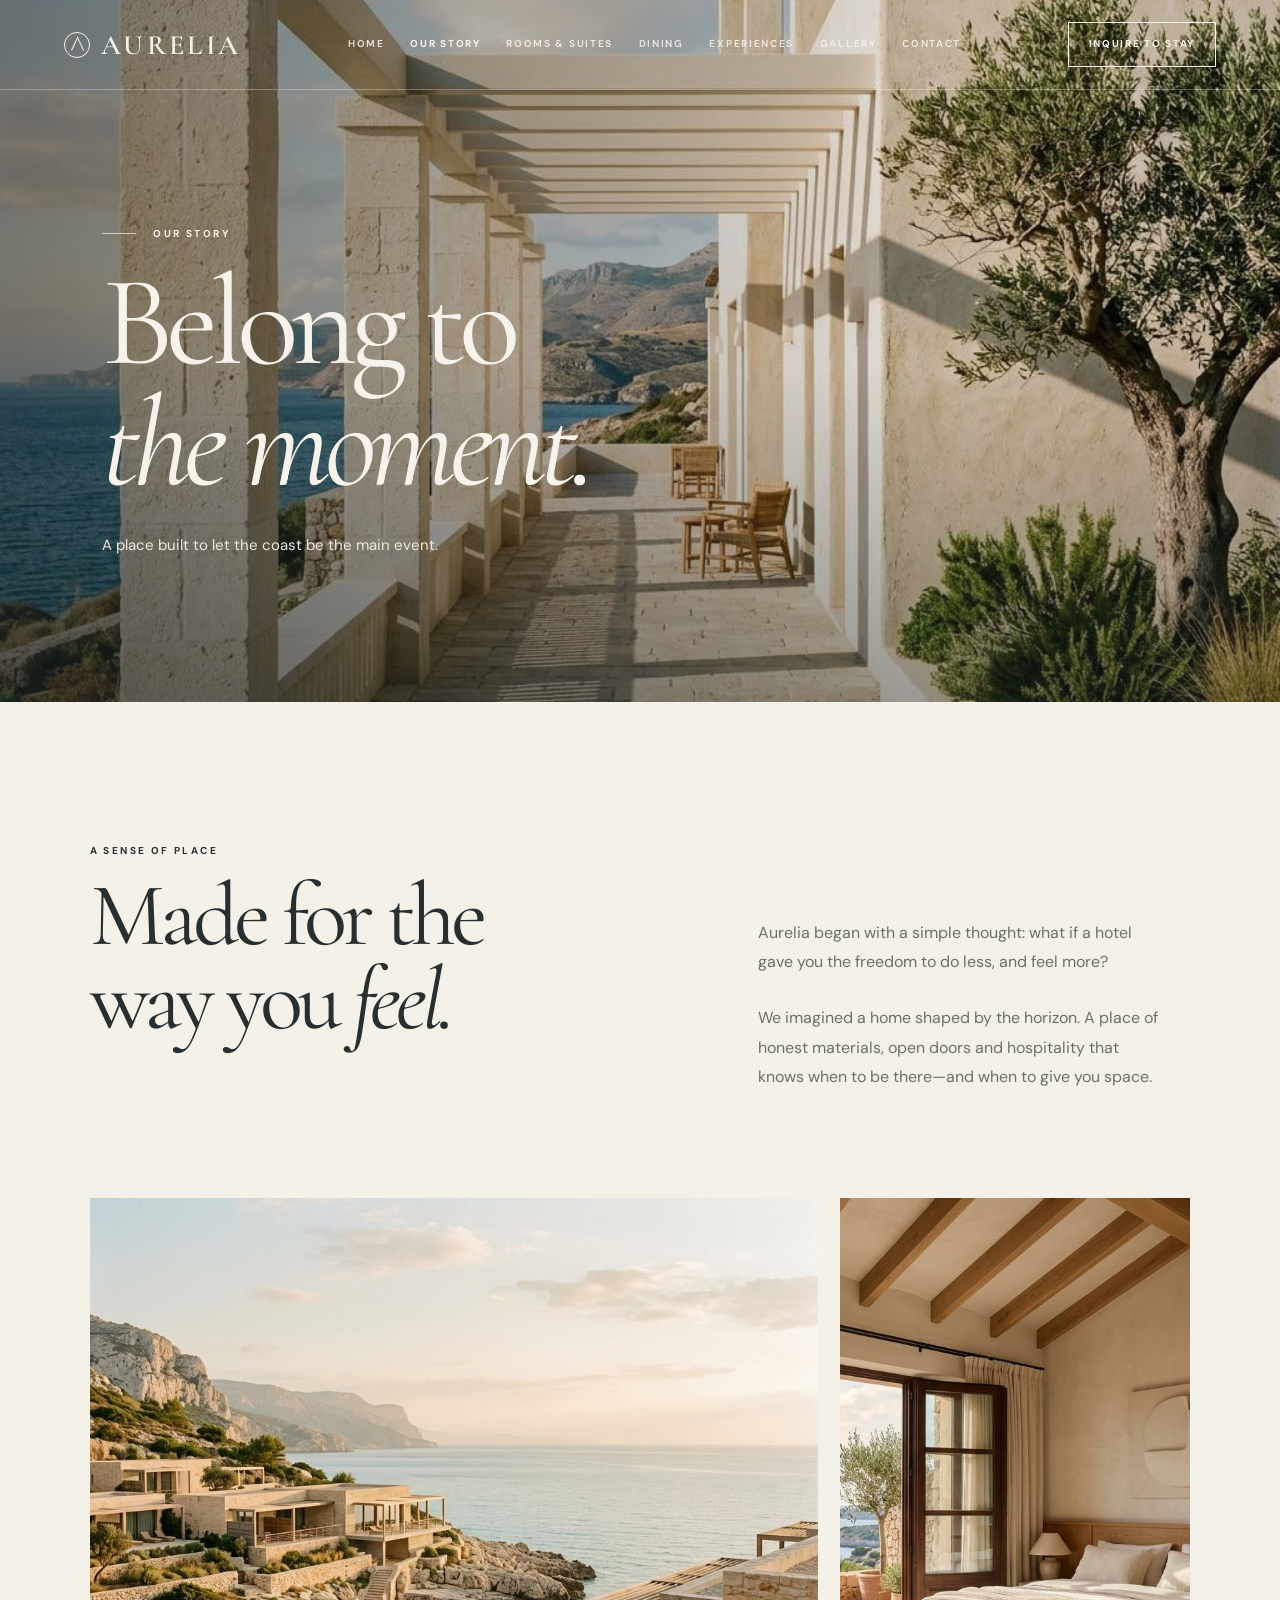
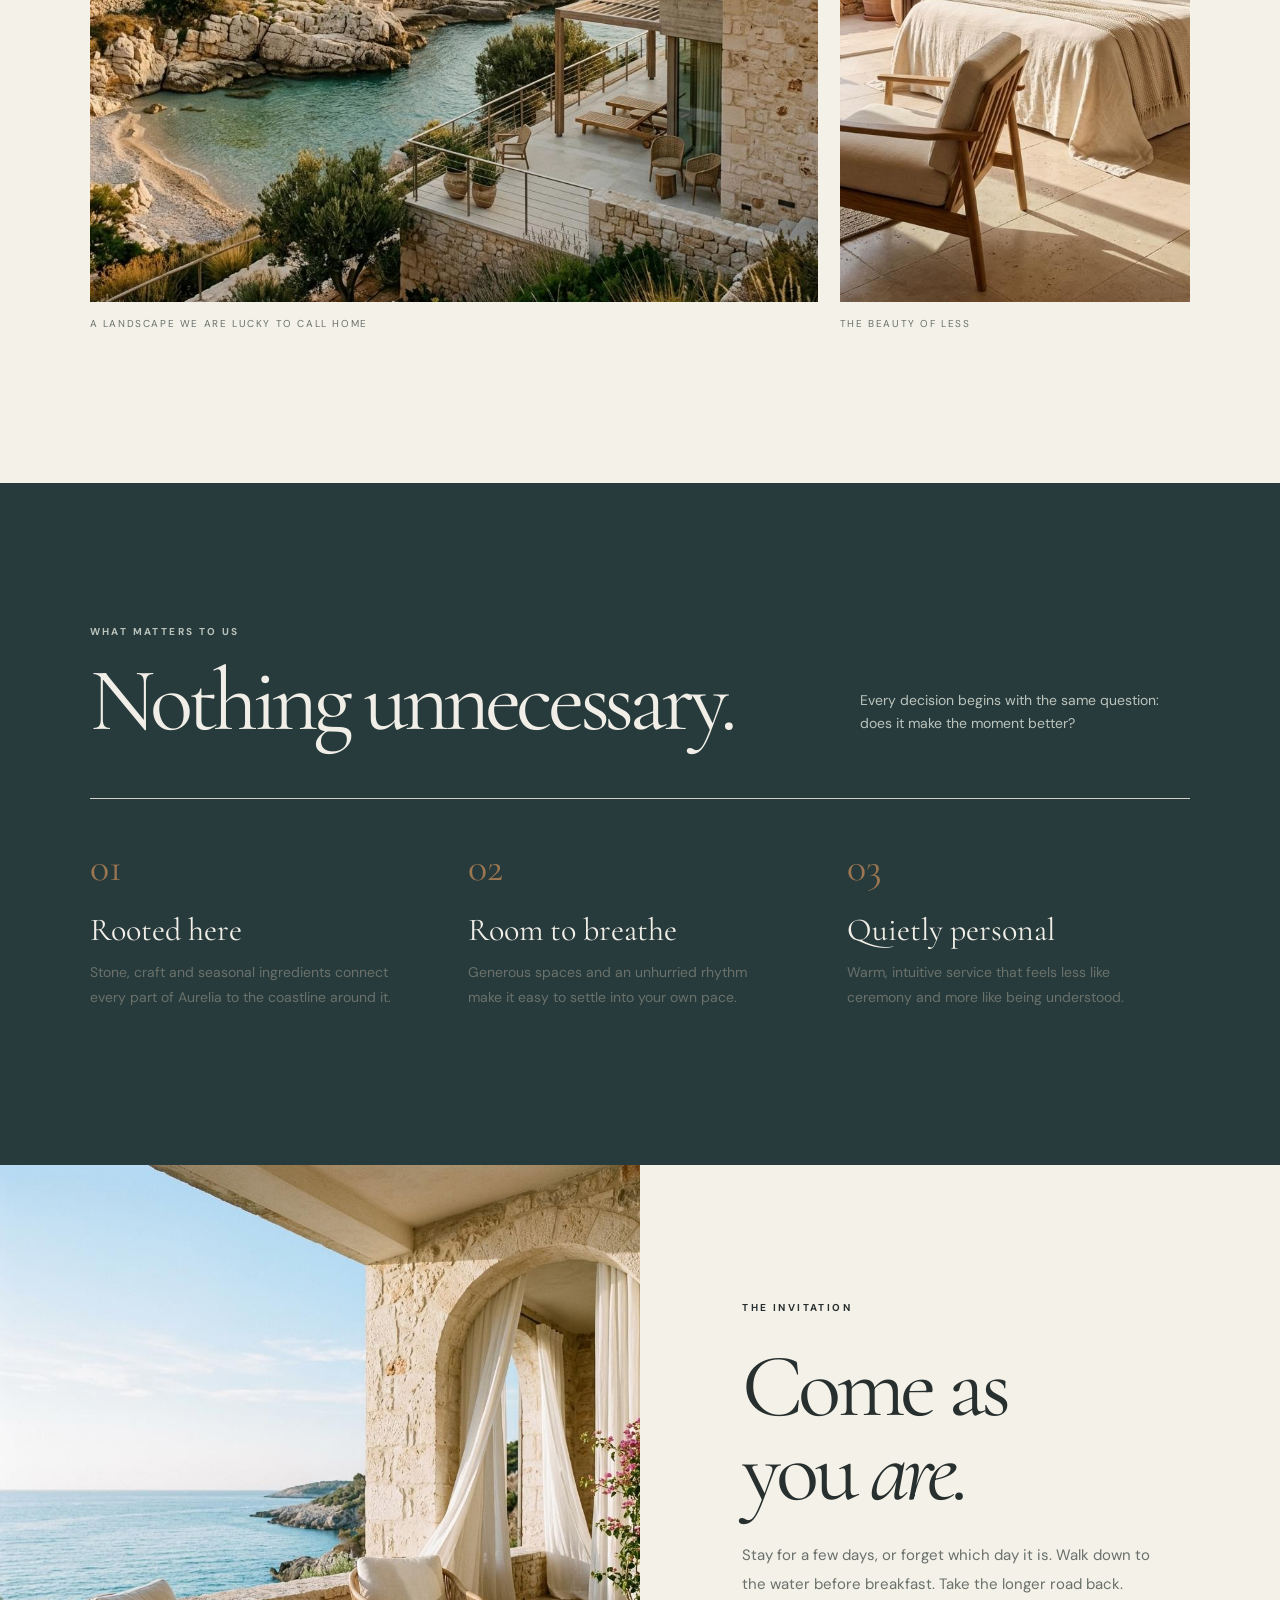
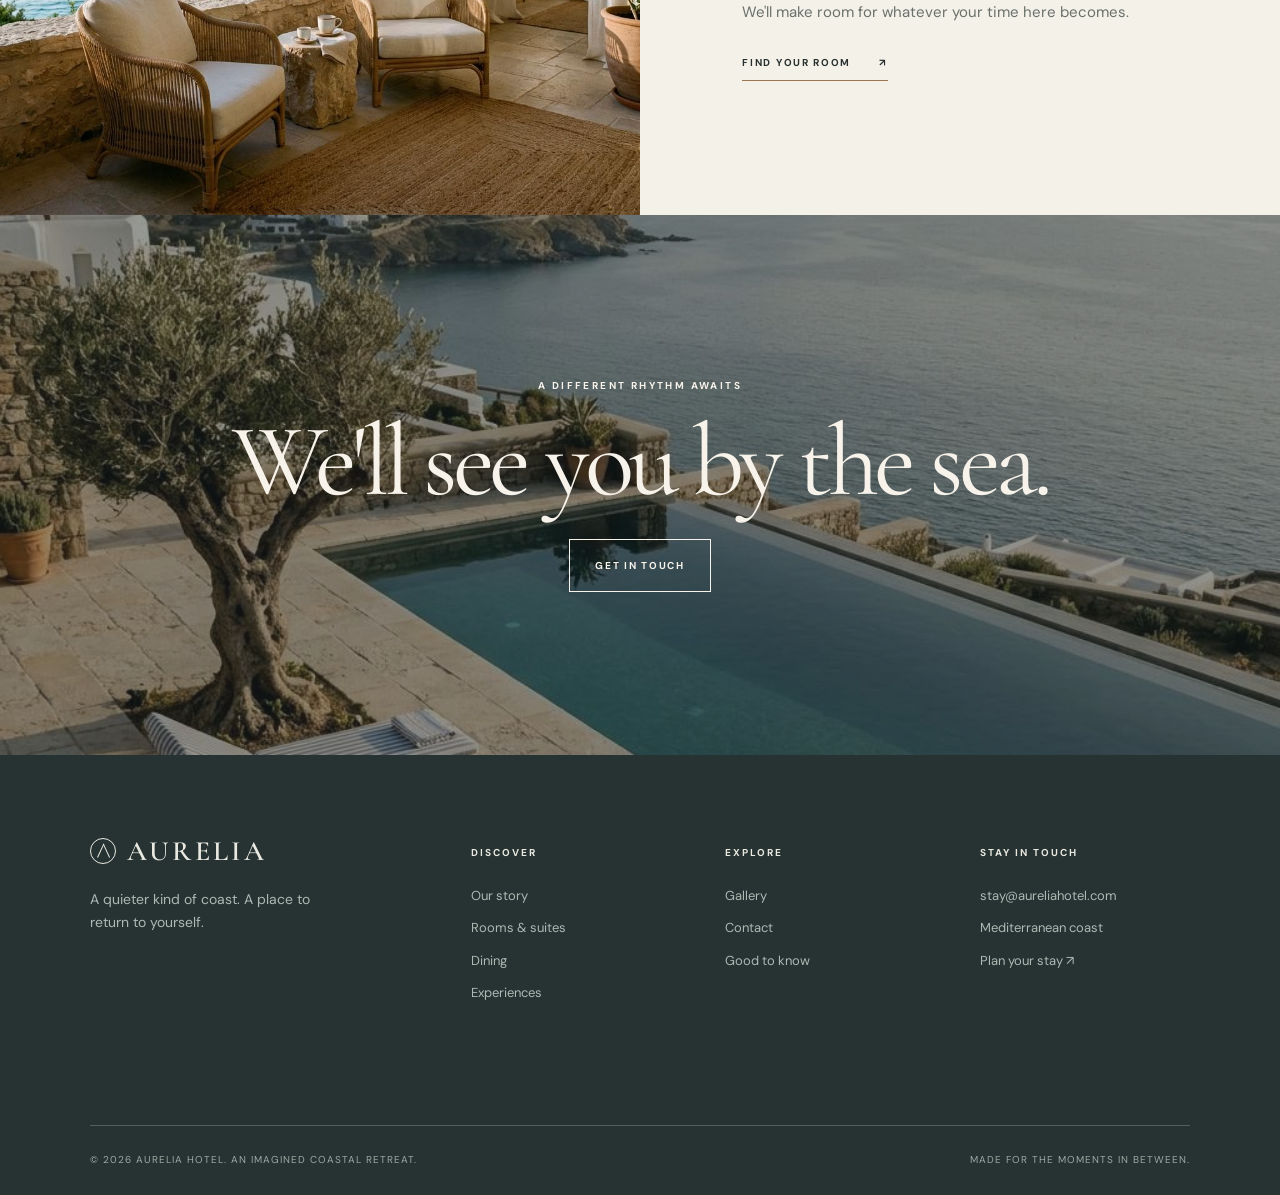
==== about.html @ 77ba6881 "new commit" ====
<!doctype html>
<html lang="en">
<head><meta charset="utf-8"><meta name="viewport" content="width=device-width, initial-scale=1"><title>Our Story — Aurelia Hotel</title><meta name="description" content="Discover the story behind Aurelia Hotel, a quietly considered coastal retreat inspired by light, landscape and the pleasure of slowing down."><meta name="theme-color" content="#f4f1e9"><link rel="icon" href="./assets/favicon-BOdvN1qZ.svg" type="image/svg+xml"><script src="./assets/main.js" defer></script>  <link rel="stylesheet" crossorigin href="./assets/styles.css">
</head>
<body><a class="skip-link" href="#main">Skip to content</a><header class="site-header"><a class="brand" href="index.html" aria-label="Aurelia Hotel home"><span class="brand-mark" aria-hidden="true"></span><span class="brand-name">Aurelia</span></a><nav class="header-nav" id="primary-nav" aria-label="Main navigation"><a href="index.html">Home</a><a href="about.html" aria-current="page">Our story</a><a href="rooms.html">Rooms & suites</a><a href="dining.html">Dining</a><a href="amenities.html">Experiences</a><a href="gallery.html">Gallery</a><a href="contact.html">Contact</a></nav><div class="header-actions"><a class="book-link" href="contact.html#inquire">Inquire to stay</a><button class="menu-toggle" type="button" aria-label="Open navigation" aria-controls="primary-nav" aria-expanded="false"><span></span><span></span></button></div></header>
<main id="main"><section class="hero compact"><img class="hero-image" src="./assets/architecture-BZDye1vM.jpg" alt="Aurelia's limestone architecture and olive tree in warm coastal light"><div class="hero-shade"></div><div class="hero-content"><p class="eyebrow line">Our story</p><h1>Belong to<br><em>the moment.</em></h1><p class="lead">A place built to let the coast be the main event.</p></div></section>
<section class="section"><div class="wrap"><div class="intro-grid reveal"><div><p class="eyebrow">A sense of place</p><h2>Made for the<br>way you <em>feel.</em></h2></div><div class="intro-aside"><p>Aurelia began with a simple thought: what if a hotel gave you the freedom to do less, and feel more?</p><p>We imagined a home shaped by the horizon. A place of honest materials, open doors and hospitality that knows when to be there—and when to give you space.</p></div></div><div class="image-pair reveal"><div><img src="./assets/coast--0wuCMdo.jpg" alt="Aurelia overlooking the sheltered cove and open water" loading="lazy"><p class="caption">A landscape we are lucky to call home</p></div><div><img src="./assets/interior-Db6qkZle.jpg" alt="Soft linen and natural materials in a guest suite" loading="lazy"><p class="caption">The beauty of less</p></div></div></div></section>
<section class="section dark-section"><div class="wrap"><div class="section-head reveal"><div><p class="eyebrow">What matters to us</p><h2>Nothing unnecessary.</h2></div><p>Every decision begins with the same question: does it make the moment better?</p></div><div class="feature-list reveal"><article><span class="num">01</span><h3>Rooted here</h3><p>Stone, craft and seasonal ingredients connect every part of Aurelia to the coastline around it.</p></article><article><span class="num">02</span><h3>Room to breathe</h3><p>Generous spaces and an unhurried rhythm make it easy to settle into your own pace.</p></article><article><span class="num">03</span><h3>Quietly personal</h3><p>Warm, intuitive service that feels less like ceremony and more like being understood.</p></article></div></div></section>
<section class="split"><div class="split-image"><img src="./assets/terrace-CVWdAl8t.jpg" alt="Two chairs on a private terrace overlooking the sea" loading="lazy"></div><div class="split-copy reveal"><p class="eyebrow">The invitation</p><h2>Come as<br>you <em>are.</em></h2><p>Stay for a few days, or forget which day it is. Walk down to the water before breakfast. Take the longer road back. We'll make room for whatever your time here becomes.</p><a class="text-link" href="rooms.html">Find your room <span aria-hidden="true">↗</span></a></div></section>
<section class="cta-band"><img src="./assets/pool-Dyq22VdZ.jpg" alt="" loading="lazy"><div class="cta-band-content reveal"><p class="eyebrow">A different rhythm awaits</p><h2>We'll see you by the sea.</h2><a class="button" href="contact.html#inquire">Get in touch</a></div></section></main>
<footer class="site-footer"><div class="footer-top"><div class="footer-brand"><a class="brand" href="index.html"><span class="brand-mark" aria-hidden="true"></span><span class="brand-name">Aurelia</span></a><p>A quieter kind of coast. A place to return to yourself.</p></div><div class="footer-col"><h4>Discover</h4><a href="about.html">Our story</a><a href="rooms.html">Rooms & suites</a><a href="dining.html">Dining</a><a href="amenities.html">Experiences</a></div><div class="footer-col"><h4>Explore</h4><a href="gallery.html">Gallery</a><a href="contact.html">Contact</a><a href="contact.html#faq">Good to know</a></div><div class="footer-col"><h4>Stay in touch</h4><a href="mailto:stay@aureliahotel.com">stay@aureliahotel.com</a><p>Mediterranean coast</p><a href="contact.html#inquire">Plan your stay ↗</a></div></div><div class="footer-bottom"><span>© 2026 Aurelia Hotel. An imagined coastal retreat.</span><span>Made for the moments in between.</span></div></footer></body></html>
---- assets/styles.css ----
@import "https://fonts.googleapis.com/css2?family=Cormorant+Garamond:wght@400;500;600&family=DM+Sans:wght@400;500;600;700&display=swap";

:root {
    --paper: #f4f1e9;
    --cream: #eae5d9;
    --ink: #27302e;
    --muted: #69716a;
    --line: #d4d0c5;
    --accent: #9b7651;
    --deep: #283b3c;
    --font-display: "Cormorant Garamond", Georgia, serif;
    --font-body: "DM Sans", sans-serif;
}

* {
    box-sizing: border-box;
}

html {
    scroll-behavior: smooth;
}

body {
    margin: 0;
    background: var(--paper);
    color: var(--ink);
    font-family: var(--font-body);
    font-size: 14px;
    line-height: 1.65;
}

body.menu-open,
body.lightbox-open {
    overflow: hidden;
}

img {
    display: block;
    width: 100%;
    height: auto;
}

a {
    color: inherit;
    text-decoration: none;
}

button,
input,
select,
textarea {
    font: inherit;
}

button {
    cursor: pointer;
}

button:focus-visible,
a:focus-visible,
input:focus-visible,
select:focus-visible,
textarea:focus-visible {
    outline: 2px solid var(--accent);
    outline-offset: 4px;
}

::selection {
    background: #c3ae94;
    color: var(--ink);
}

.skip-link {
    position: absolute;
    left: 12px;
    top: -60px;
    z-index: 100;
    background: var(--paper);
    padding: 12px 18px;
}

.skip-link:focus {
    top: 12px;
}

.site-header {
    position: absolute;
    z-index: 30;
    top: 0;
    left: 0;
    width: 100%;
    height: 90px;
    display: flex;
    align-items: center;
    justify-content: space-between;
    padding: 0 clamp(24px, 5vw, 90px);
    color: #f7f3eb;
    border-bottom: 1px solid rgba(255, 255, 255, 0.3);
}

.site-header.solid {
    position: relative;
    background: var(--paper);
    color: var(--ink);
    border-color: var(--line);
}

.brand {
    display: inline-flex;
    align-items: center;
    gap: 11px;
    flex-shrink: 0;
    line-height: 1;
}

.brand-mark {
    width: 26px;
    height: 26px;
    display: inline-block;
    border: 1px solid currentColor;
    border-radius: 50%;
    position: relative;
    display: flex;
    align-items: center;
    justify-content: center;
}

.brand-mark:before,
.brand-mark:after {
    content: "";
    position: static;
    width: 1px;
    height: 15px;
    display: block;
    background: currentColor;
    transform: rotate(25deg) translateY(0px) translateX(-2px);
    left: 10px;
}

.brand-mark:after {
    transform: rotate(-25deg) translateY(0.5px)  translateX(3px);
}

.brand-name {
    font-family: var(--font-display);
    font-size: 28px;
    font-weight: 600;
    letter-spacing: 0.12em;
    text-transform: uppercase;
}

.header-nav {
    display: flex;
    align-items: center;
    gap: clamp(17px, 2vw, 35px);
}

.header-nav a,
.header-actions a,
.menu-toggle {
    font-size: 10px;
    font-weight: 700;
    letter-spacing: 0.17em;
    text-transform: uppercase;
}

.header-nav a {
    opacity: 0.84;
    transition: opacity 0.25s;
}

.header-nav a:hover,
.header-nav a[aria-current="page"] {
    opacity: 1;
}

.header-actions {
    display: flex;
    align-items: center;
    gap: 25px;
}

.header-actions .book-link {
    border: 1px solid currentColor;
    padding: 13px 20px;
    transition:
        background 0.25s,
        color 0.25s;
}

.header-actions .book-link:hover {
    background: var(--paper);
    color: var(--ink);
}

.site-header.solid .book-link:hover {
    background: var(--ink);
    color: var(--paper);
}

.menu-toggle {
    display: none;
    border: 0;
    background: none;
    color: inherit;
    padding: 10px;
}

.menu-toggle span {
    display: block;
    width: 24px;
    height: 1px;
    background: currentColor;
    margin: 6px 0;
}

.hero {
    min-height: 100svh;
    position: relative;
    background: #817e70;
    display: flex;
    align-items: end;
    color: #f7f3eb;
    overflow: hidden;
}

.hero.compact {
    min-height: 620px;
    height: 78vh;
}

.hero-image,
.hero-shade {
    position: absolute;
    inset: 0;
    width: 100%;
    height: 100%;
    object-fit: cover;
}

.hero-shade {
    background:
        linear-gradient(90deg, #1922218c, #18201f14 75%),
        linear-gradient(0deg, rgba(25, 34, 33, 0.35), transparent 48%);
}

.hero-content {
    position: relative;
    z-index: 1;
    width: min(100%, 1500px);
    margin: 0 auto;
    padding: 180px clamp(24px, 8vw, 145px) clamp(83px, 10vw, 150px);
}

.eyebrow {
    font-size: 10px;
    line-height: 1.5;
    font-weight: 700;
    letter-spacing: 0.24em;
    text-transform: uppercase;
}

.eyebrow.line {
    display: flex;
    align-items: center;
    gap: 17px;
}

.eyebrow.line:before {
    content: "";
    width: 34px;
    height: 1px;
    background: currentColor;
    opacity: 0.7;
}

h1,
h2,
h3,
p {
    margin-top: 0;
}

h1,
h2,
h3 {
    font-family: var(--font-display);
    font-weight: 400;
    line-height: 0.94;
}

h1 {
    font-size: clamp(74px, 10vw, 160px);
    letter-spacing: -0.055em;
    margin: 22px 0 28px;
    max-width: 960px;
}

h1 em,
h2 em {
    font-weight: 400;
}

.hero-content .lead {
    max-width: 425px;
    font-size: 15px;
    line-height: 1.8;
    color: #eee9df;
}

.hero-bottom {
    position: absolute;
    bottom: 37px;
    right: clamp(24px, 5vw, 90px);
    font-size: 10px;
    text-transform: uppercase;
    letter-spacing: 0.18em;
    z-index: 2;
    display: flex;
    align-items: center;
    gap: 14px;
}

.hero-bottom:before {
    content: "";
    height: 1px;
    width: 48px;
    background: currentColor;
}

.section {
    padding: clamp(88px, 11vw, 180px) clamp(24px, 7vw, 120px);
}

.wrap {
    max-width: 1380px;
    margin: auto;
}

.section-head {
    display: flex;
    justify-content: space-between;
    align-items: end;
    gap: 40px;
    margin-bottom: 55px;
}

.section-head h2,
.statement h2,
.split-copy h2,
.page-intro h1 {
    font-size: clamp(54px, 7vw, 108px);
    letter-spacing: -0.055em;
    margin: 20px 0 0;
}

.section-head p {
    max-width: 330px;
    color: var(--muted);
    margin: 0 0 8px;
}

.intro-grid {
    display: grid;
    grid-template-columns: 1.1fr 0.9fr;
    gap: clamp(65px, 11vw, 190px);
    align-items: start;
}

.intro-grid h2 {
    font-size: clamp(56px, 7vw, 104px);
    letter-spacing: -0.055em;
    margin: 16px 0;
}

.intro-grid .intro-aside {
    padding-top: 75px;
    max-width: 400px;
    color: var(--muted);
    font-size: 16px;
    line-height: 1.85;
}

.intro-grid .intro-aside p {
    margin-bottom: 26px;
}

.text-link {
    display: inline-flex;
    align-items: center;
    gap: 28px;
    color: var(--ink);
    font-size: 10px;
    font-weight: 700;
    letter-spacing: 0.17em;
    text-transform: uppercase;
    padding-bottom: 9px;
    border-bottom: 1px solid var(--accent);
    transition: gap 0.25s;
}

.text-link:hover {
    gap: 38px;
}

.image-pair {
    display: grid;
    grid-template-columns: 1.35fr 0.65fr;
    gap: 22px;
    align-items: end;
    margin-top: 80px;
}

.image-pair img:first-child {
    height: clamp(420px, 55vw, 740px);
    object-fit: cover;
}

.image-pair img:last-child {
    height: clamp(270px, 36vw, 480px);
    object-fit: cover;
}

.caption {
    font-size: 10px;
    letter-spacing: 0.16em;
    text-transform: uppercase;
    color: var(--muted);
    margin-top: 14px;
}

.dark-section {
    background: var(--deep);
    color: #f0eee7;
}

.dark-section .text-link {
    color: #f0eee7;
}

.dark-section .section-head p,
.dark-section .caption {
    color: #bbc4bc;
}

.room-grid {
    display: grid;
    grid-template-columns: repeat(2, 1fr);
    gap: 34px;
}

.room-card:nth-child(2) {
    margin-top: 110px;
}

.room-card img {
    height: clamp(330px, 36vw, 560px);
    object-fit: cover;
    transition: transform 0.7s;
}

.room-card .image-clip {
    overflow: hidden;
}

.room-card:hover img {
    transform: scale(1.035);
}

.room-meta {
    display: flex;
    align-items: center;
    justify-content: space-between;
    gap: 20px;
    padding: 22px 0;
    border-bottom: 1px solid rgba(255, 255, 255, 0.25);
}

.room-meta h3 {
    font-size: clamp(37px, 4vw, 60px);
    margin: 0;
    letter-spacing: -0.04em;
}

.room-meta span {
    font-size: 10px;
    letter-spacing: 0.15em;
    text-transform: uppercase;
}

.room-card p {
    color: #bbc4bc;
    max-width: 420px;
    margin: 18px 0;
}

.split {
    display: grid;
    grid-template-columns: 1fr 1fr;
    min-height: 650px;
}

.split-image {
    min-height: 520px;
}

.split-image img {
    width: 100%;
    height: 100%;
    object-fit: cover;
}

.split-copy {
    padding: clamp(65px, 8vw, 130px);
    display: flex;
    flex-direction: column;
    justify-content: center;
}

.split-copy p:not(.eyebrow) {
    color: var(--muted);
    max-width: 410px;
    font-size: 15px;
    line-height: 1.9;
    margin: 28px 0;
}

.split-copy .text-link {
    align-self: start;
}

.quote-section {
    padding: 130px 24px;
    text-align: center;
    background: #e9e2d5;
}

.quote-section blockquote {
    font-family: var(--font-display);
    font-size: clamp(42px, 5vw, 78px);
    line-height: 1.08;
    letter-spacing: -0.035em;
    max-width: 960px;
    margin: 27px auto;
}

.quote-section cite {
    font-size: 10px;
    letter-spacing: 0.18em;
    text-transform: uppercase;
    font-style: normal;
}

.cta-band {
    position: relative;
    min-height: 540px;
    display: flex;
    align-items: center;
    justify-content: center;
    text-align: center;
    color: #f7f3eb;
    overflow: hidden;
    background: var(--deep);
}

.cta-band img {
    position: absolute;
    inset: 0;
    width: 100%;
    height: 100%;
    object-fit: cover;
}

.cta-band:after {
    content: "";
    position: absolute;
    inset: 0;
    background: #1b272675;
}

.cta-band-content {
    position: relative;
    z-index: 1;
    padding: 75px 24px;
}

.cta-band h2 {
    font-size: clamp(58px, 8vw, 115px);
    letter-spacing: -0.05em;
    margin: 20px 0 30px;
}

.button {
    display: inline-flex;
    align-items: center;
    justify-content: center;
    min-height: 53px;
    padding: 14px 25px;
    border: 1px solid currentColor;
    background: transparent;
    color: inherit;
    font-size: 10px;
    font-weight: 700;
    text-transform: uppercase;
    letter-spacing: 0.17em;
    transition:
        background 0.25s,
        color 0.25s;
}

.button:hover {
    background: var(--paper);
    color: var(--ink);
}

.button.dark {
    background: var(--ink);
    color: var(--paper);
    border-color: var(--ink);
}

.button.dark:hover {
    background: transparent;
    color: var(--ink);
}

.site-footer {
    background: #263332;
    color: #eae9e1;
    padding: 82px clamp(24px, 7vw, 120px) 27px;
}

.footer-top {
    display: grid;
    grid-template-columns: 1.6fr 1fr 1fr 1fr;
    gap: 45px;
    max-width: 1380px;
    margin: 0 auto 110px;
}

.footer-brand p {
    max-width: 260px;
    color: #aeb9b4;
    margin-top: 22px;
}

.footer-col h4 {
    font-size: 10px;
    letter-spacing: 0.2em;
    text-transform: uppercase;
    margin: 8px 0 23px;
    font-weight: 700;
}

.footer-col a,
.footer-col p {
    display: block;
    color: #aeb9b4;
    font-size: 13px;
    margin: 0 0 11px;
}

.footer-col a:hover {
    color: #fff;
}

.footer-bottom {
    max-width: 1380px;
    margin: auto;
    border-top: 1px solid #52605c;
    padding-top: 26px;
    display: flex;
    justify-content: space-between;
    gap: 20px;
    color: #9baaa4;
    font-size: 10px;
    letter-spacing: 0.1em;
    text-transform: uppercase;
}

.page-intro {
    padding: 105px clamp(24px, 7vw, 120px) 85px;
}

.page-intro .wrap {
    display: grid;
    grid-template-columns: 1.4fr 0.6fr;
    gap: 50px;
    align-items: end;
}

.page-intro h1 {
    margin-bottom: 0;
}

.page-intro p:not(.eyebrow) {
    color: var(--muted);
    max-width: 330px;
    font-size: 15px;
    line-height: 1.85;
    margin: 0 0 10px;
}

.wide-image {
    width: 100%;
    height: clamp(430px, 65vw, 850px);
    object-fit: cover;
}

.feature-list {
    display: grid;
    grid-template-columns: repeat(3, 1fr);
    gap: 35px;
    border-top: 1px solid var(--line);
    padding-top: 35px;
}

.feature-list article {
    padding-right: 30px;
}

.feature-list .num {
    font-family: var(--font-display);
    font-size: 40px;
    color: var(--accent);
}

.feature-list h3 {
    font-size: 32px;
    margin: 15px 0;
}

.feature-list p {
    color: var(--muted);
    line-height: 1.8;
}

.rooms-list {
    display: grid;
    gap: 85px;
}

.room-row {
    display: grid;
    grid-template-columns: 1.15fr 0.85fr;
    gap: clamp(45px, 9vw, 145px);
    align-items: center;
}

.room-row:nth-child(2n) {
    grid-template-columns: 0.85fr 1.15fr;
}

.room-row:nth-child(2n) .room-row-image {
    order: 2;
}

.room-row-image img {
    height: clamp(370px, 43vw, 650px);
    object-fit: cover;
}

.room-row-copy {
    max-width: 460px;
}

.room-row-copy h2 {
    font-size: clamp(55px, 6vw, 92px);
    letter-spacing: -0.055em;
    margin: 20px 0 25px;
}

.room-row-copy p {
    color: var(--muted);
    font-size: 15px;
    line-height: 1.8;
}

.specs {
    display: flex;
    flex-wrap: wrap;
    gap: 12px 25px;
    margin: 30px 0 35px;
    padding: 22px 0;
    border-top: 1px solid var(--line);
    border-bottom: 1px solid var(--line);
    font-size: 10px;
    letter-spacing: 0.1em;
    text-transform: uppercase;
}

.detail-intro {
    display: grid;
    grid-template-columns: 1.25fr 0.75fr;
    gap: 80px;
}

.detail-intro h2 {
    font-size: clamp(50px, 5vw, 75px);
    letter-spacing: -0.04em;
}

.detail-intro p {
    font-size: 15px;
    color: var(--muted);
    line-height: 1.9;
}

.detail-facts {
    border-top: 1px solid var(--line);
}

.detail-facts div {
    display: flex;
    justify-content: space-between;
    gap: 20px;
    border-bottom: 1px solid var(--line);
    padding: 19px 0;
}

.detail-facts span:first-child {
    font-size: 10px;
    letter-spacing: 0.16em;
    text-transform: uppercase;
    color: var(--muted);
}

.amenity-grid {
    display: grid;
    grid-template-columns: repeat(2, 1fr);
    gap: 70px 30px;
}

.amenity-grid article:nth-child(2n) {
    padding-top: 110px;
}

.amenity-grid img {
    height: clamp(340px, 40vw, 560px);
    object-fit: cover;
}

.amenity-grid h2 {
    font-size: clamp(44px, 5vw, 70px);
    letter-spacing: -0.04em;
    margin: 25px 0 13px;
}

.amenity-grid p {
    color: var(--muted);
    max-width: 480px;
}

.gallery-filters {
    display: flex;
    flex-wrap: wrap;
    gap: 8px;
    margin-bottom: 36px;
}

.gallery-filters button {
    background: none;
    border: 1px solid var(--line);
    padding: 10px 19px;
    color: var(--ink);
    font-size: 10px;
    text-transform: uppercase;
    letter-spacing: 0.14em;
}

.gallery-filters button.active,
.gallery-filters button:hover {
    background: var(--ink);
    color: var(--paper);
    border-color: var(--ink);
}

.gallery-grid {
    display: grid;
    grid-template-columns: repeat(3, 1fr);
    gap: 18px;
}

.gallery-item {
    border: 0;
    padding: 0;
    background: transparent;
    position: relative;
    overflow: hidden;
    text-align: left;
    color: #fff;
}

.gallery-item:nth-child(5n + 1) {
    grid-column: span 2;
}

.gallery-item img {
    height: 370px;
    object-fit: cover;
    transition: transform 0.6s;
}

.gallery-item:nth-child(5n + 1) img {
    height: 500px;
}

.gallery-item:hover img {
    transform: scale(1.04);
}

.gallery-item span {
    position: absolute;
    left: 22px;
    bottom: 20px;
    font-family: var(--font-display);
    font-size: 28px;
    text-shadow: 0 1px 15px #222;
}

.gallery-item[hidden] {
    display: none;
}

.lightbox {
    position: fixed;
    z-index: 100;
    inset: 0;
    background: #151e1df7;
    display: none;
    align-items: center;
    justify-content: center;
    padding: 65px 70px;
    color: #fff;
}

.lightbox.open {
    display: flex;
}

.lightbox figure {
    margin: 0;
    max-width: 1100px;
    width: 100%;
    text-align: center;
}

.lightbox img {
    max-height: 78vh;
    width: 100%;
    object-fit: contain;
}

.lightbox figcaption {
    padding-top: 15px;
    font-family: var(--font-display);
    font-size: 25px;
}

.lightbox button {
    background: none;
    border: 1px solid #aeb9b4;
    color: #fff;
    position: absolute;
    padding: 8px 14px;
    font-size: 25px;
    line-height: 1;
}

.lightbox .close {
    right: 25px;
    top: 25px;
}

.lightbox .prev {
    left: 20px;
}

.lightbox .next {
    right: 20px;
}

.contact-grid {
    display: grid;
    grid-template-columns: 0.75fr 1.25fr;
    gap: clamp(60px, 10vw, 160px);
}

.contact-info h2 {
    font-size: clamp(50px, 6vw, 85px);
    letter-spacing: -0.05em;
}

.contact-info p {
    color: var(--muted);
}

.contact-info address {
    font-style: normal;
    margin: 35px 0;
}

.contact-info address a {
    display: block;
    margin-top: 15px;
    border-bottom: 1px solid var(--accent);
    width: max-content;
}

.form-grid {
    display: grid;
    grid-template-columns: 1fr 1fr;
    gap: 22px;
}

.field {
    display: flex;
    flex-direction: column;
    gap: 8px;
}

.field.full {
    grid-column: 1/-1;
}

.field label {
    font-size: 10px;
    text-transform: uppercase;
    letter-spacing: 0.17em;
    font-weight: 700;
}

.field input,
.field select,
.field textarea {
    width: 100%;
    border: 1px solid var(--line);
    background: #f8f6f0;
    border-radius: 0;
    padding: 15px 16px;
    color: var(--ink);
    min-height: 54px;
}

.field textarea {
    min-height: 130px;
    resize: vertical;
}

.form-note {
    color: var(--muted);
    font-size: 12px;
    line-height: 1.7;
}

.form-actions {
    display: flex;
    align-items: center;
    gap: 25px;
    flex-wrap: wrap;
    margin-top: 26px;
}

.form-status {
    font-size: 12px;
    color: var(--muted);
    max-width: 310px;
}

.faq-list {
    max-width: 850px;
    margin-left: auto;
}

.faq-item {
    border-bottom: 1px solid var(--line);
}

.faq-item:first-child {
    border-top: 1px solid var(--line);
}

.faq-question {
    width: 100%;
    background: transparent;
    border: 0;
    padding: 25px 0;
    text-align: left;
    display: flex;

    justify-content: space-between;
    gap: 25px;
    font-family: var(--font-display);
    font-size: 30px;
    color: var(--ink);
}

.faq-question span:last-child {
    font-family: var(--font-body);
    font-size: 20px;
    line-height: 20px;
    height: fit-content;
    transition: transform 0.25s;
}

.faq-question[aria-expanded="true"] span:last-child {
    transform: rotate(45deg);
}

.faq-answer {
    padding: 0 50px 25px 0;
    color: var(--muted);
    max-width: 680px;
}

.faq-answer[hidden] {
    display: none;
}

.reveal {
    opacity: 0;
    transform: translateY(25px);
    transition:
        opacity 0.8s ease,
        transform 0.8s ease;
}

.reveal.visible {
    opacity: 1;
    transform: translateY(0);
}

@media (max-width: 1100px) {
    .header-nav {
        gap: 16px;
    }

    .header-nav a {
        font-size: 9px;
    }

    .brand-name {
        font-size: 23px;
    }

    .header-actions {
        gap: 12px;
    }
}

@media (max-width: 900px) {
    .site-header {
        height: 76px;
    }

    .header-nav {
        position: fixed;
        width: 100%;
        max-width: 400px;
        height: 100%;
        top: 0;
        background: var(--paper);
        color: var(--ink);
        padding: 45px 24px;
        display: flex;
        right: -100%;
        flex-direction: column;
        align-items: stretch;
        gap: 0;
        overflow-y: auto;
        transition: all 0.3s ease;
    }
    .header-nav.open {
        right: 0;
    }

    .header-actions {
        position: relative;
        z-index: 99;
    }

    .menu-toggle {
        transition: all 0.3s ease;
    }

    .header-nav.open+.header-actions .menu-toggle {
        color: #000;
    }

    /* Smooth Animation */
    .menu-toggle span {
        transition: transform 0.3s ease, opacity 0.3s ease;
    }

    .header-nav.open+.header-actions .menu-toggle span:first-child {
        transform: translateY(3.5px) rotate(45deg);
    }

    .header-nav.open+.header-actions .menu-toggle span:last-child {
        transform: translateY(-3.5px) rotate(-45deg);
    }

    .header-nav a {
        font-family: var(--font-display);
        font-size: 39px;
        font-weight: 400;
        letter-spacing: -0.025em;
        text-transform: none;
        padding: 9px 0;
        border-bottom: 1px solid var(--line);
    }

    .menu-toggle {
        display: block;
    }

    .header-actions .book-link {
        padding: 10px 12px;
    }

    .footer-top {
        grid-template-columns: 1.5fr 1fr 1fr;
    }

    .footer-brand {
        grid-column: 1/-1;
    }

    .intro-grid,
    .detail-intro {
        gap: 55px;
    }

    .split-copy {
        padding: 65px 45px;
    }
}

@media (max-width: 700px) {
    .hero {
        min-height: 760px;
        min-height: 100svh;
    }

    .hero.compact {
        min-height: 570px;
        height: 72svh;
    }

    .hero-content {
        padding: 160px 24px 90px;
    }

    .hero h1 {
        font-size: clamp(70px, 15vw, 105px);
    }

    .hero-bottom {
        display: none;
    }

    .brand-name {
        font-size: 22px;
    }

    .section {
        padding: 83px 24px;
    }

    .section-head,
    .intro-grid,
    .page-intro .wrap,
    .detail-intro,
    .contact-grid {
        display: block;
    }

    .section-head p {
        margin-top: 24px;
    }

    .intro-grid .intro-aside {
        padding-top: 18px;
    }

    .image-pair {
        gap: 10px;
        margin-top: 48px;
    }

    .image-pair img:first-child {
        height: 420px;
    }

    .image-pair img:last-child {
        height: 280px;
    }

    .room-grid,
    .split,
    .feature-list,
    .amenity-grid {
        grid-template-columns: 1fr;
    }

    .room-card:nth-child(2),
    .amenity-grid article:nth-child(2n) {
        margin-top: 0;
        padding-top: 0;
    }

    .room-grid {
        gap: 55px;
    }

    .split-image {
        min-height: 430px;
    }

    .split-copy {
        padding: 80px 24px;
    }

    .page-intro {
        padding: 85px 24px 60px;
    }

    .page-intro p:not(.eyebrow) {
        margin-top: 25px;
    }

    .room-row,
    .room-row:nth-child(2n) {
        grid-template-columns: 1fr;
        gap: 26px;
    }

    .room-row:nth-child(2n) .room-row-image {
        order: 0;
    }

    .rooms-list {
        gap: 75px;
    }

    .room-row-image img {
        height: 430px;
    }

    .amenity-grid {
        gap: 55px;
    }

    .gallery-grid {
        grid-template-columns: 1fr 1fr;
        gap: 10px;
    }

    .gallery-item:nth-child(5n + 1) {
        grid-column: auto;
    }

    .gallery-item img,
    .gallery-item:nth-child(5n + 1) img {
        height: 260px;
    }

    .footer-top {
        grid-template-columns: 1fr 1fr;
        gap: 35px;
        margin-bottom: 65px;
    }

    .footer-bottom {
        flex-direction: column;
    }

    .contact-info {
        margin-bottom: 60px;
    }

    .faq-list {
        margin-top: 35px;
    }
}

@media (max-width: 480px) {
    .header-actions .book-link {
        display: none;
    }

    .hero h1 {
        font-size: 69px;
    }

    .section-head h2,
    .statement h2,
    .split-copy h2,
    .page-intro h1 {
        font-size: 59px;
    }

    .image-pair {
        grid-template-columns: 1fr 0.55fr;
    }

    .image-pair img:first-child {
        height: 350px;
    }

    .image-pair img:last-child {
        height: 220px;
    }

    .room-meta h3 {
        font-size: 39px;
    }

    .room-meta span {
        max-width: 90px;
        text-align: right;
    }

    .gallery-grid {
        grid-template-columns: 1fr;
    }

    .gallery-item img,
    .gallery-item:nth-child(5n + 1) img {
        height: 350px;
    }

    .form-grid {
        grid-template-columns: 1fr;
    }

    .field.full {
        grid-column: auto;
    }

    .footer-top {
        grid-template-columns: 1fr 1fr;
    }

    .footer-brand {
        grid-column: 1/-1;
    }

    .lightbox {
        padding: 60px 18px;
    }

    .lightbox .prev,
    .lightbox .next {
        bottom: 20px;
        top: auto;
    }

    .lightbox .prev {
        left: calc(50% - 60px);
    }

    .lightbox .next {
        right: calc(50% - 60px);
    }
}

@media (prefers-reduced-motion: reduce) {
    html {
        scroll-behavior: auto;
    }

    *,
    *:before,
    *:after {
        animation-duration: 0.01ms !important;
        transition-duration: 0.01ms !important;
    }

    .reveal {
        opacity: 1;
        transform: none;
    }
}

.field input,
.field select,
.field textarea {
    outline: none !important;
}

#faq .section-head {
    flex-direction: column;
    align-items: center;
    justify-content: center;
    text-align: center;
}

#faq .section-head p {
    max-width: unset;
}

#faq .section-head>div {
    display: flex;
    flex-direction: column;
    align-items: center;
}
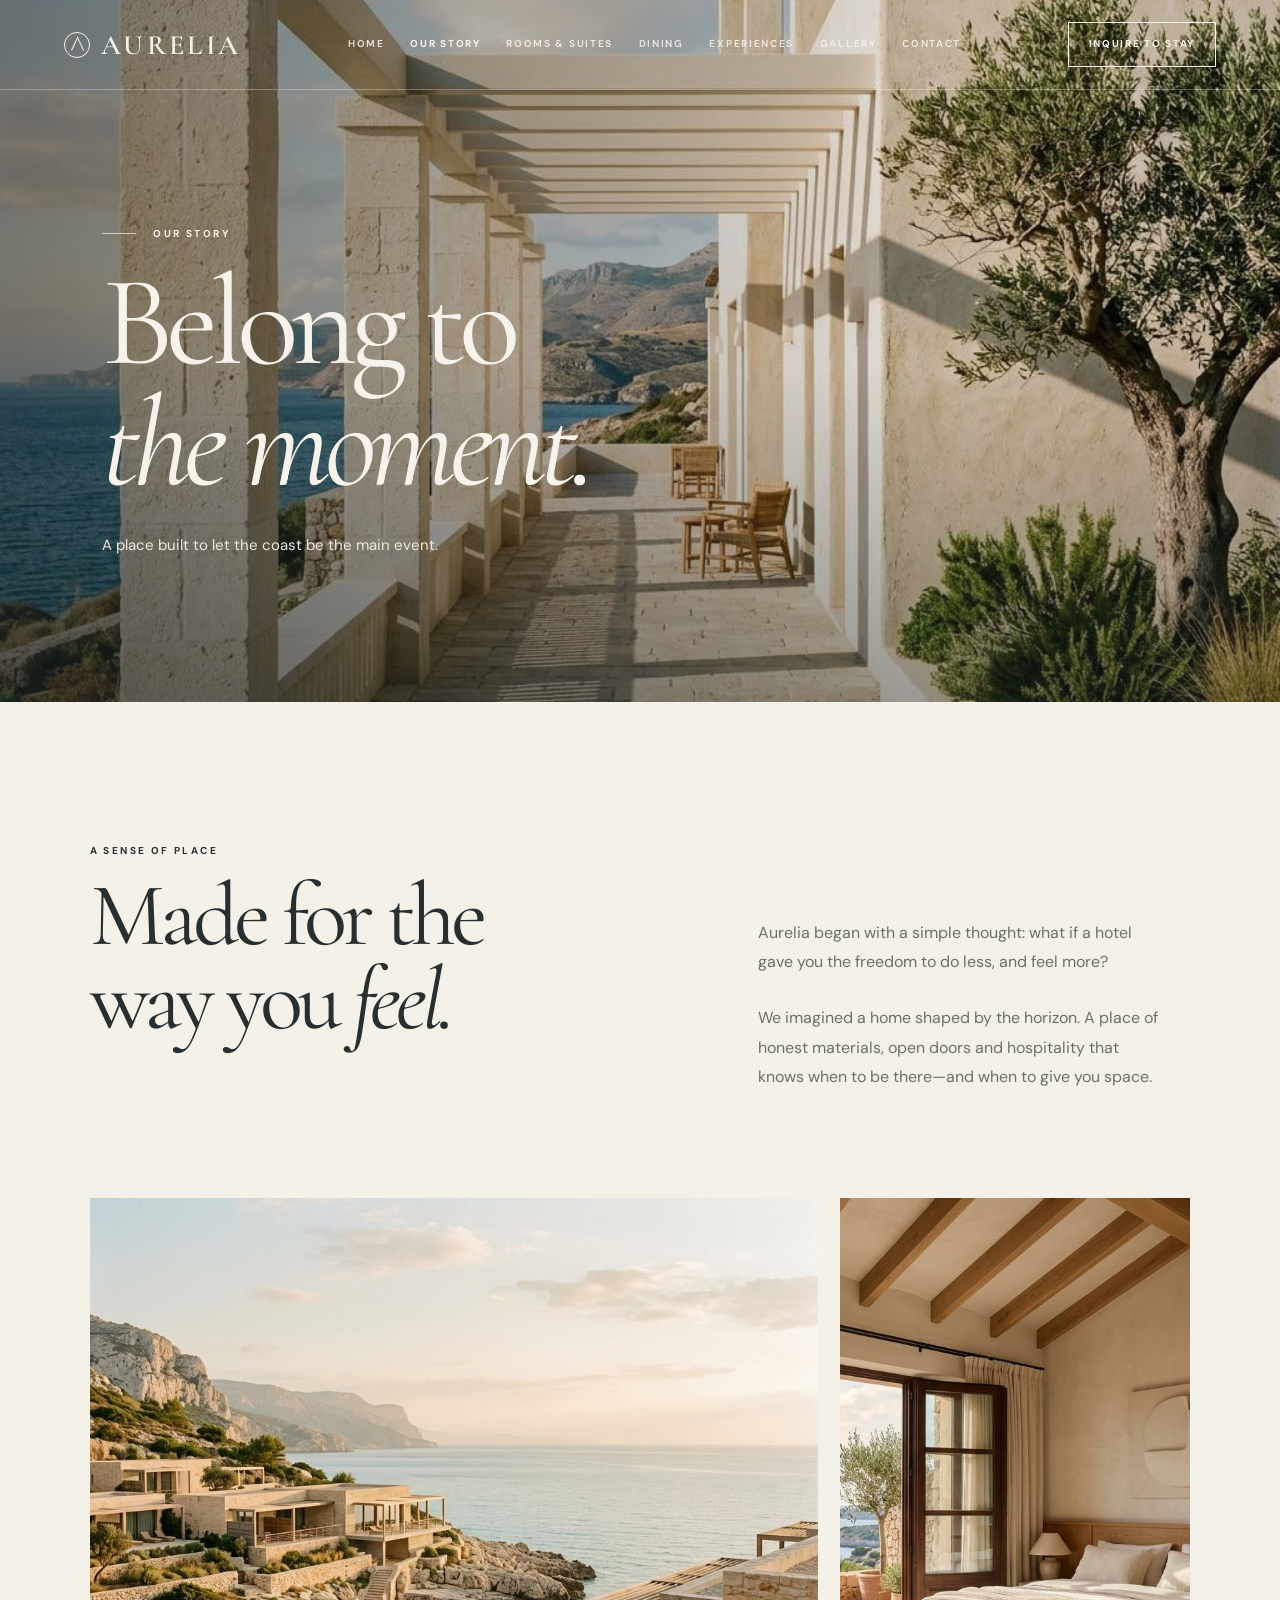
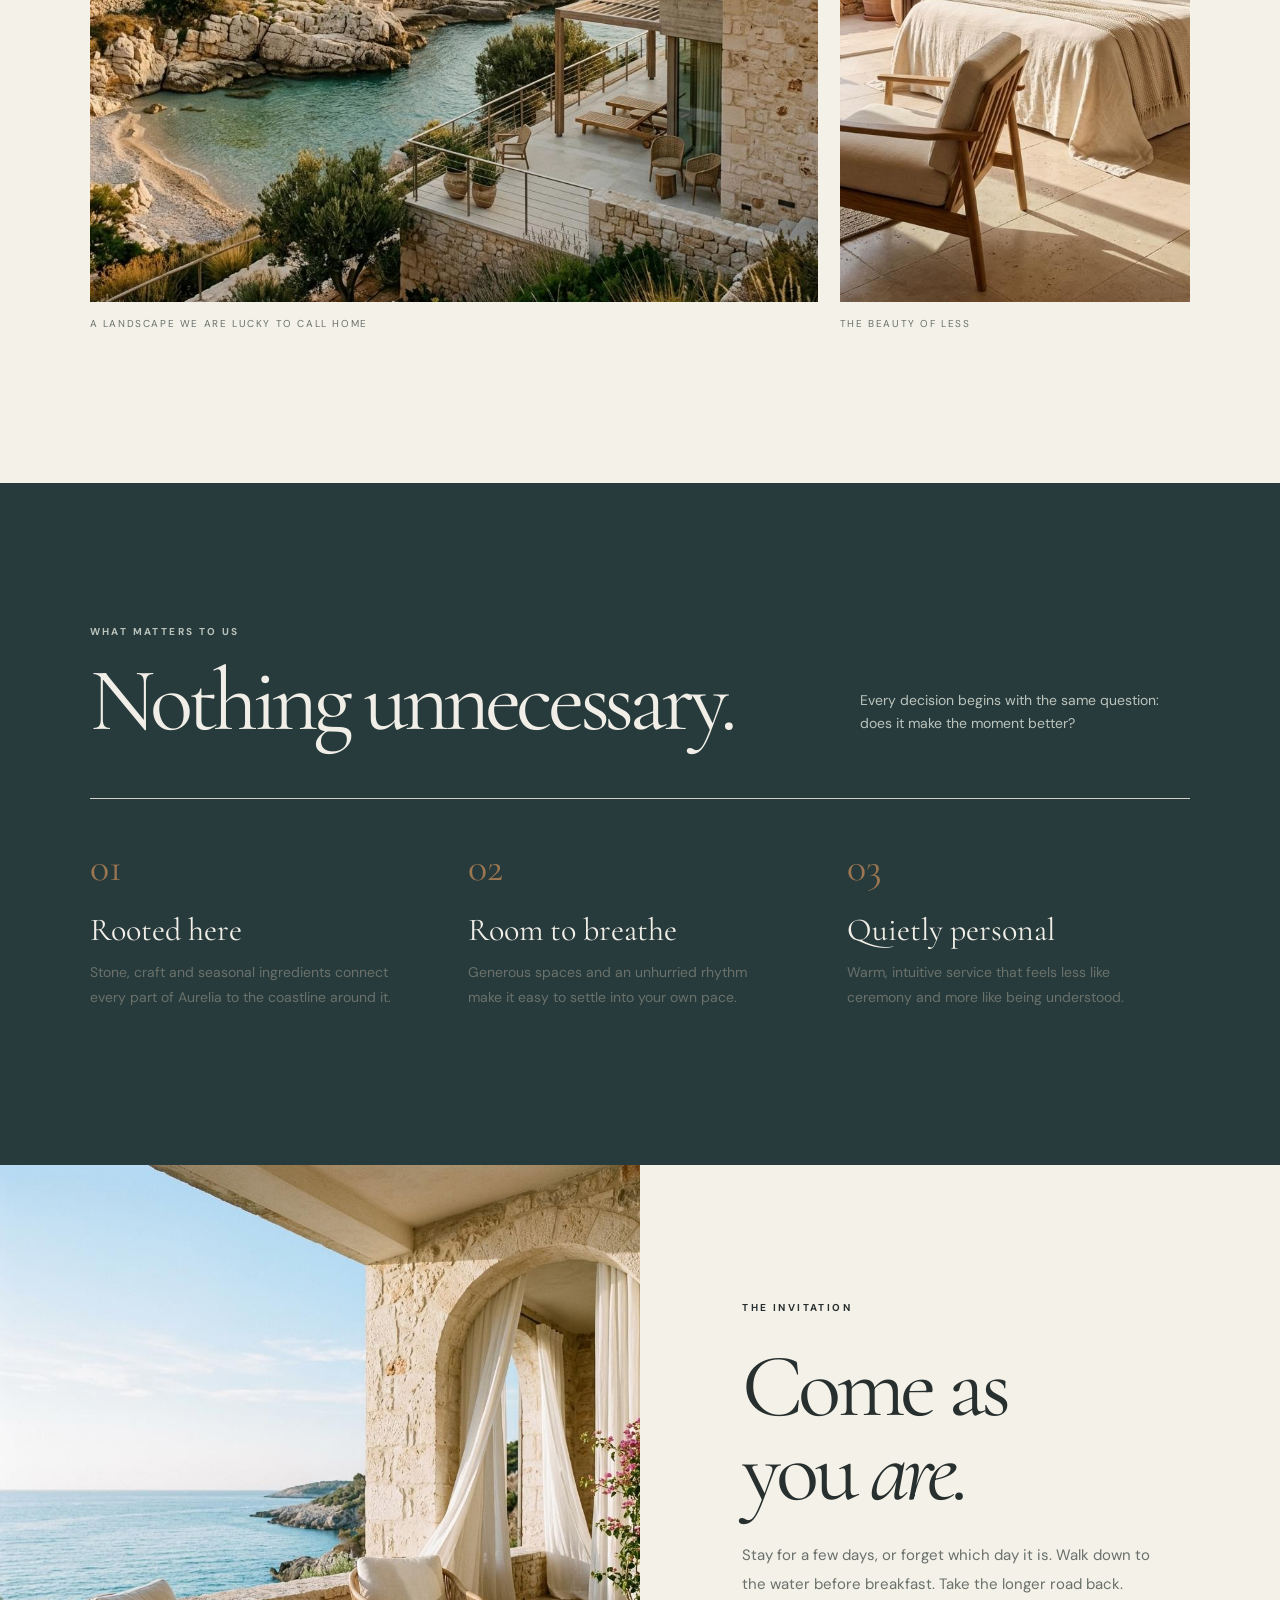
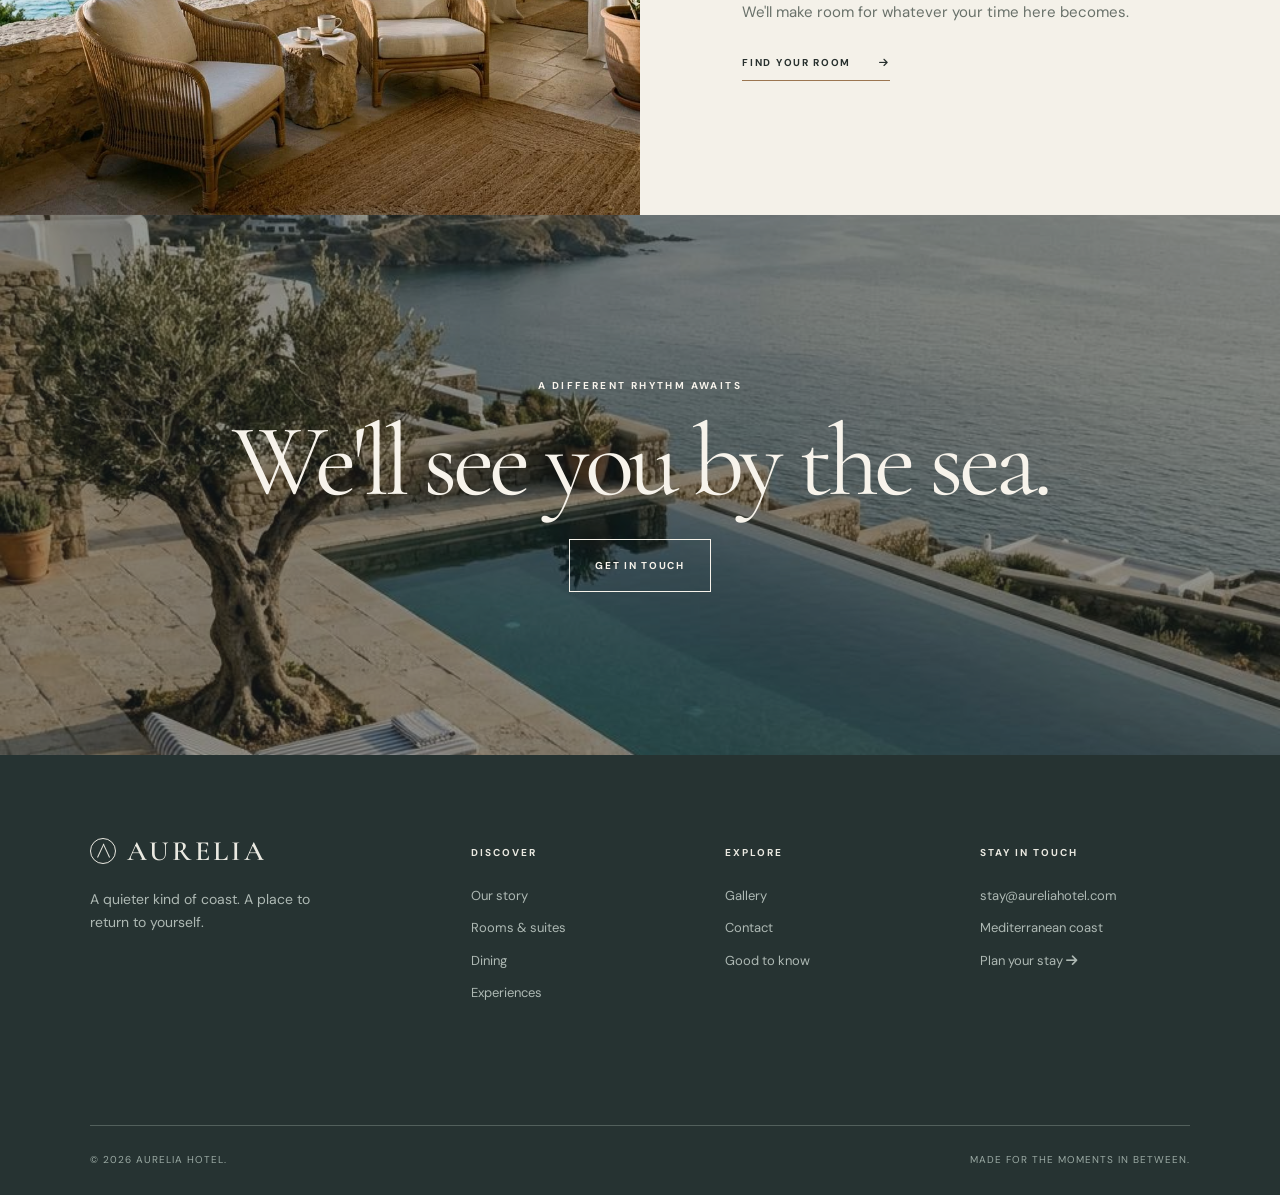
==== commit 5ea34267: "new commit" ====
--- a/about.html
+++ b/about.html
@@ -1,11 +1,12 @@
 <!doctype html>
 <html lang="en">
-<head><meta charset="utf-8"><meta name="viewport" content="width=device-width, initial-scale=1"><title>Our Story — Aurelia Hotel</title><meta name="description" content="Discover the story behind Aurelia Hotel, a quietly considered coastal retreat inspired by light, landscape and the pleasure of slowing down."><meta name="theme-color" content="#f4f1e9"><link rel="icon" href="./assets/favicon-BOdvN1qZ.svg" type="image/svg+xml"><script src="./assets/main.js" defer></script>  <link rel="stylesheet" crossorigin href="./assets/styles.css">
+<head><meta charset="utf-8"><meta name="viewport" content="width=device-width, initial-scale=1"><title>Our Story — Aurelia Hotel</title><meta name="description" content="Discover the story behind Aurelia Hotel, a quietly considered coastal retreat inspired by light, landscape and the pleasure of slowing down."><meta name="theme-color" content="#f4f1e9"><link rel="icon" href="./assets/favicon-BOdvN1qZ.svg" type="image/svg+xml"><script src="./assets/main.js" defer></script>  <link rel="stylesheet" href="https://cdnjs.cloudflare.com/ajax/libs/font-awesome/6.7.2/css/all.min.css">
+<link rel="stylesheet" crossorigin href="./assets/styles.css">
 </head>
 <body><a class="skip-link" href="#main">Skip to content</a><header class="site-header"><a class="brand" href="index.html" aria-label="Aurelia Hotel home"><span class="brand-mark" aria-hidden="true"></span><span class="brand-name">Aurelia</span></a><nav class="header-nav" id="primary-nav" aria-label="Main navigation"><a href="index.html">Home</a><a href="about.html" aria-current="page">Our story</a><a href="rooms.html">Rooms & suites</a><a href="dining.html">Dining</a><a href="amenities.html">Experiences</a><a href="gallery.html">Gallery</a><a href="contact.html">Contact</a></nav><div class="header-actions"><a class="book-link" href="contact.html#inquire">Inquire to stay</a><button class="menu-toggle" type="button" aria-label="Open navigation" aria-controls="primary-nav" aria-expanded="false"><span></span><span></span></button></div></header>
 <main id="main"><section class="hero compact"><img class="hero-image" src="./assets/architecture-BZDye1vM.jpg" alt="Aurelia's limestone architecture and olive tree in warm coastal light"><div class="hero-shade"></div><div class="hero-content"><p class="eyebrow line">Our story</p><h1>Belong to<br><em>the moment.</em></h1><p class="lead">A place built to let the coast be the main event.</p></div></section>
 <section class="section"><div class="wrap"><div class="intro-grid reveal"><div><p class="eyebrow">A sense of place</p><h2>Made for the<br>way you <em>feel.</em></h2></div><div class="intro-aside"><p>Aurelia began with a simple thought: what if a hotel gave you the freedom to do less, and feel more?</p><p>We imagined a home shaped by the horizon. A place of honest materials, open doors and hospitality that knows when to be there—and when to give you space.</p></div></div><div class="image-pair reveal"><div><img src="./assets/coast--0wuCMdo.jpg" alt="Aurelia overlooking the sheltered cove and open water" loading="lazy"><p class="caption">A landscape we are lucky to call home</p></div><div><img src="./assets/interior-Db6qkZle.jpg" alt="Soft linen and natural materials in a guest suite" loading="lazy"><p class="caption">The beauty of less</p></div></div></div></section>
 <section class="section dark-section"><div class="wrap"><div class="section-head reveal"><div><p class="eyebrow">What matters to us</p><h2>Nothing unnecessary.</h2></div><p>Every decision begins with the same question: does it make the moment better?</p></div><div class="feature-list reveal"><article><span class="num">01</span><h3>Rooted here</h3><p>Stone, craft and seasonal ingredients connect every part of Aurelia to the coastline around it.</p></article><article><span class="num">02</span><h3>Room to breathe</h3><p>Generous spaces and an unhurried rhythm make it easy to settle into your own pace.</p></article><article><span class="num">03</span><h3>Quietly personal</h3><p>Warm, intuitive service that feels less like ceremony and more like being understood.</p></article></div></div></section>
-<section class="split"><div class="split-image"><img src="./assets/terrace-CVWdAl8t.jpg" alt="Two chairs on a private terrace overlooking the sea" loading="lazy"></div><div class="split-copy reveal"><p class="eyebrow">The invitation</p><h2>Come as<br>you <em>are.</em></h2><p>Stay for a few days, or forget which day it is. Walk down to the water before breakfast. Take the longer road back. We'll make room for whatever your time here becomes.</p><a class="text-link" href="rooms.html">Find your room <span aria-hidden="true">↗</span></a></div></section>
+<section class="split"><div class="split-image"><img src="./assets/terrace-CVWdAl8t.jpg" alt="Two chairs on a private terrace overlooking the sea" loading="lazy"></div><div class="split-copy reveal"><p class="eyebrow">The invitation</p><h2>Come as<br>you <em>are.</em></h2><p>Stay for a few days, or forget which day it is. Walk down to the water before breakfast. Take the longer road back. We'll make room for whatever your time here becomes.</p><a class="text-link" href="rooms.html">Find your room <span aria-hidden="true"><i class="fa-solid fa-arrow-right"></i></span></a></div></section>
 <section class="cta-band"><img src="./assets/pool-Dyq22VdZ.jpg" alt="" loading="lazy"><div class="cta-band-content reveal"><p class="eyebrow">A different rhythm awaits</p><h2>We'll see you by the sea.</h2><a class="button" href="contact.html#inquire">Get in touch</a></div></section></main>
-<footer class="site-footer"><div class="footer-top"><div class="footer-brand"><a class="brand" href="index.html"><span class="brand-mark" aria-hidden="true"></span><span class="brand-name">Aurelia</span></a><p>A quieter kind of coast. A place to return to yourself.</p></div><div class="footer-col"><h4>Discover</h4><a href="about.html">Our story</a><a href="rooms.html">Rooms & suites</a><a href="dining.html">Dining</a><a href="amenities.html">Experiences</a></div><div class="footer-col"><h4>Explore</h4><a href="gallery.html">Gallery</a><a href="contact.html">Contact</a><a href="contact.html#faq">Good to know</a></div><div class="footer-col"><h4>Stay in touch</h4><a href="mailto:stay@aureliahotel.com">stay@aureliahotel.com</a><p>Mediterranean coast</p><a href="contact.html#inquire">Plan your stay ↗</a></div></div><div class="footer-bottom"><span>© 2026 Aurelia Hotel. An imagined coastal retreat.</span><span>Made for the moments in between.</span></div></footer></body></html>+<footer class="site-footer"><div class="footer-top"><div class="footer-brand"><a class="brand" href="index.html"><span class="brand-mark" aria-hidden="true"></span><span class="brand-name">Aurelia</span></a><p>A quieter kind of coast. A place to return to yourself.</p></div><div class="footer-col"><h4>Discover</h4><a href="about.html">Our story</a><a href="rooms.html">Rooms & suites</a><a href="dining.html">Dining</a><a href="amenities.html">Experiences</a></div><div class="footer-col"><h4>Explore</h4><a href="gallery.html">Gallery</a><a href="contact.html">Contact</a><a href="contact.html#faq">Good to know</a></div><div class="footer-col"><h4>Stay in touch</h4><a href="mailto:stay@aureliahotel.com">stay@aureliahotel.com</a><p>Mediterranean coast</p><a href="contact.html#inquire">Plan your stay <i class="fa-solid fa-arrow-right"></i></a></div></div><div class="footer-bottom"><span>© 2026 Aurelia Hotel. </span><span>Made for the moments in between.</span></div></footer></body></html>
